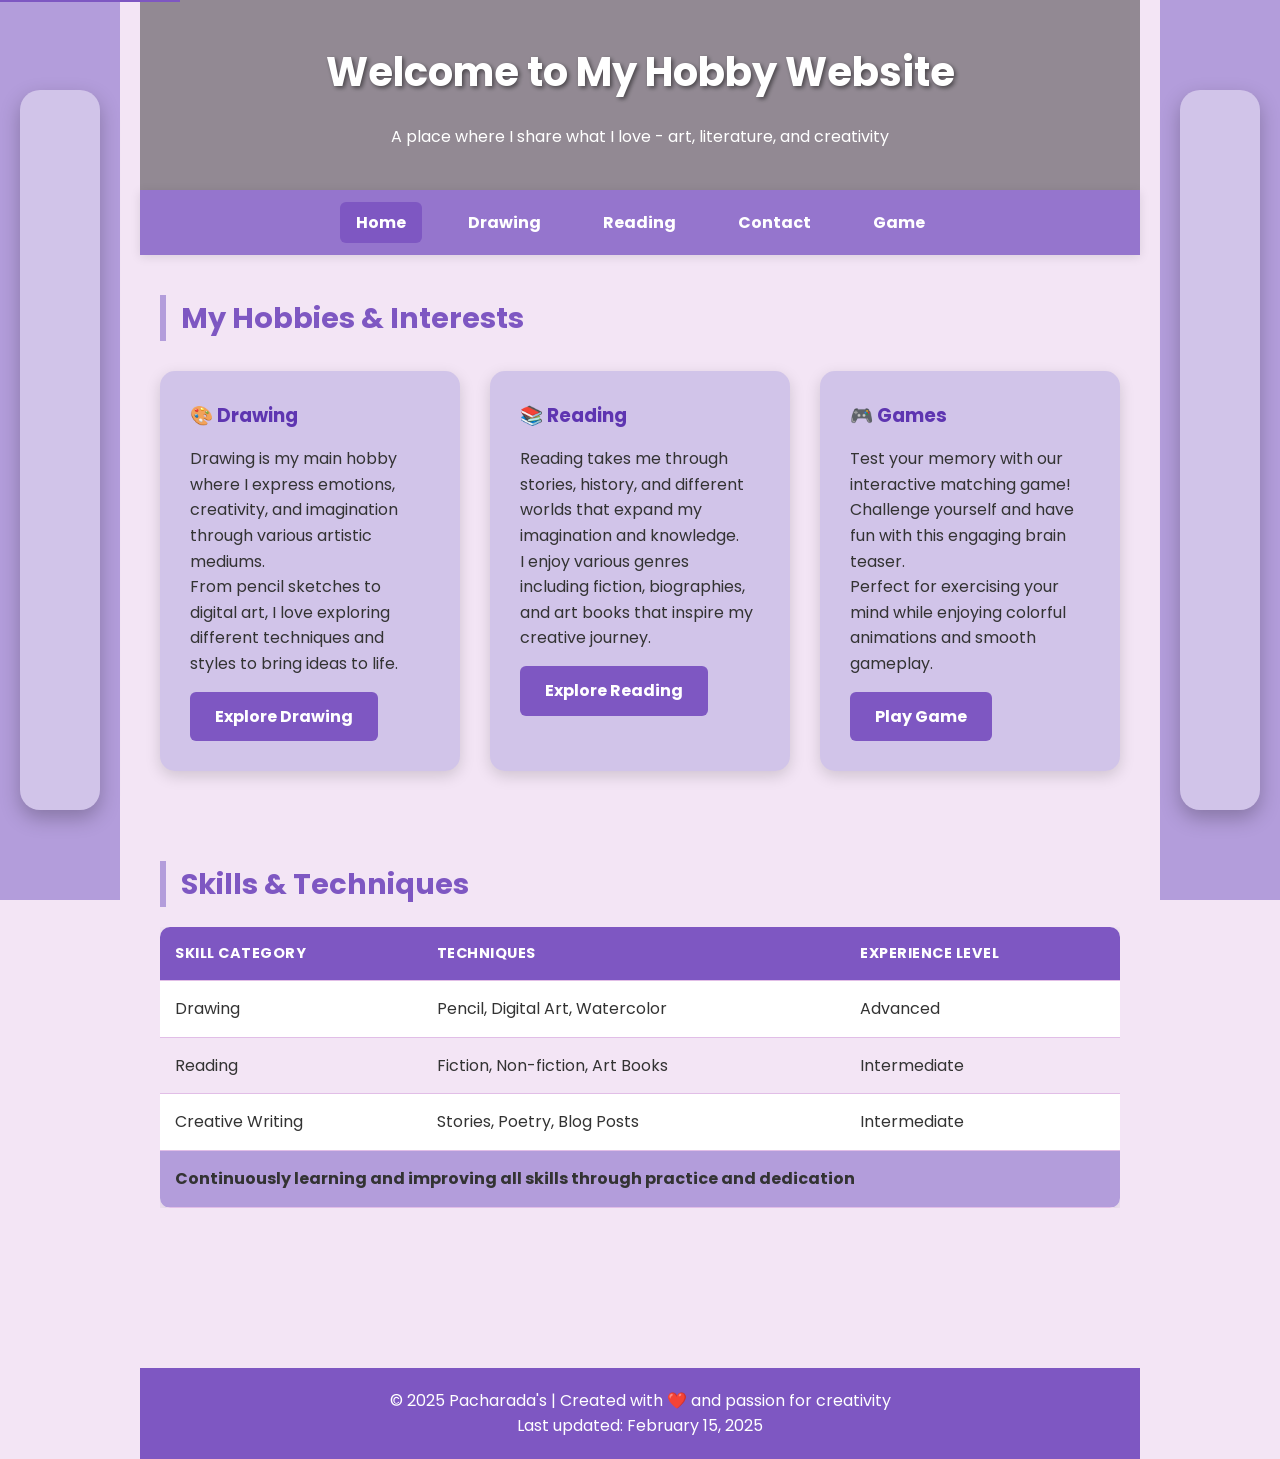
==== index.html @ 02a7f9ed "first commit" ====
<!DOCTYPE html>
<html lang="en">
<head>
    <meta charset="UTF-8">
    <meta name="viewport" content="width=device-width, initial-scale=1.0">
    <meta name="description" content="Pacharada's hobby website featuring drawing, reading, and interactive games">
    <meta name="keywords" content="hobby, drawing, reading, art, creativity, games">
    <meta name="author" content="Pacharada">
    <title>My Hobby Website - Drawing, Reading & Games</title>
    <link rel="stylesheet" href="styles.css">
    <link rel="preconnect" href="https://fonts.googleapis.com">
    <link rel="preconnect" href="https://fonts.gstatic.com" crossorigin>
    <link href="https://fonts.googleapis.com/css2?family=Poppins:wght@300;400;600;700&display=swap" rel="stylesheet">
</head>
<body>

<a href="#main-content" class="skip-link">Skip to main content</a>

<!-- Side Decorations -->
<aside class="side left" aria-hidden="true">
    <div class="decor-box"></div>
</aside>
<aside class="side right" aria-hidden="true">
    <div class="decor-box"></div>
</aside>

<div class="main">
<header role="banner">
    <h1>Welcome to My Hobby Website</h1>
    <p>A place where I share what I love - art, literature, and creativity</p>
</header>

<nav role="navigation" aria-label="Main navigation">
    <a href="index.html" class="active" aria-current="page">Home</a>
    <a href="hobby.html">Drawing</a>
    <a href="hobby2.html">Reading</a>
    <a href="contact.html">Contact</a>
    <a href="game.html">Game</a>
</nav>

<main id="main-content" role="main">
    <section aria-labelledby="hobbies-heading">
        <h2 id="hobbies-heading">My Hobbies & Interests</h2>
        
        <div class="hobby-grid">
            <article class="card">
                <h3>🎨 Drawing</h3>
                <p>Drawing is my main hobby where I express emotions, creativity, and imagination through various artistic mediums.</p>
                <p>From pencil sketches to digital art, I love exploring different techniques and styles to bring ideas to life.</p>
                <a class="btn" href="hobby.html">Explore Drawing</a>
            </article>

            <article class="card">
                <h3>📚 Reading</h3>
                <p>Reading takes me through stories, history, and different worlds that expand my imagination and knowledge.</p>
                <p>I enjoy various genres including fiction, biographies, and art books that inspire my creative journey.</p>
                <a class="btn" href="hobby2.html">Explore Reading</a>
            </article>

            <article class="card">
                <h3>🎮 Games</h3>
                <p>Test your memory with our interactive matching game! Challenge yourself and have fun with this engaging brain teaser.</p>
                <p>Perfect for exercising your mind while enjoying colorful animations and smooth gameplay.</p>
                <a class="btn" href="game.html">Play Game</a>
            </article>
        </div>
    </section>

    <!-- <section aria-labelledby="featured-heading">
        <h2 id="featured-heading">Featured Works</h2>
        
        <div class="multimedia-container">
            <div class="media-item">
                <img src="img7.jpg" alt="Artistic background image with purple and blue tones" loading="lazy">
                <div class="media-caption">
                    <h3>Creative Background</h3>
                    <p>A beautiful blend of colors that inspires creativity and imagination in all my artistic endeavors.</p>
                </div>
            </div>
            
            <div class="media-item">
                <img src="minato.jpg" alt="Character artwork featuring Minato" loading="lazy">
                <div class="media-caption">
                    <h3>Character Art</h3>
                    <p>One of my favorite character designs showcasing attention to detail and emotional expression.</p>
                </div>
            </div>
        </div>
    </section> -->

    <section aria-labelledby="skills-heading">
        <h2 id="skills-heading">Skills & Techniques</h2>
        
        <div class="table-container">
            <table>
                <thead>
                    <tr>
                        <th scope="col">Skill Category</th>
                        <th scope="col">Techniques</th>
                        <th scope="col">Experience Level</th>
                    </tr>
                </thead>
                <tbody>
                    <tr>
                        <td>Drawing</td>
                        <td>Pencil, Digital Art, Watercolor</td>
                        <td>Advanced</td>
                    </tr>
                    <tr>
                        <td>Reading</td>
                        <td>Fiction, Non-fiction, Art Books</td>
                        <td>Intermediate</td>
                    </tr>
                    <tr>
                        <td>Creative Writing</td>
                        <td>Stories, Poetry, Blog Posts</td>
                        <td>Intermediate</td>
                    </tr>
                </tbody>
                <tfoot>
                    <tr>
                        <td colspan="3">Continuously learning and improving all skills through practice and dedication</td>
                    </tr>
                </tfoot>
            </table>
        </div>
    </section>
</main>

<footer role="contentinfo">
    <p>&copy; 2025 Pacharada's | Created with ❤️ and passion for creativity</p>
    <p>Last updated: <time datetime="2025-02-15">February 15, 2025</time></p>
</footer>
</div>

<script src="page-transitions.js"></script>
<script src="game.js"></script>
</body>
</html>
---- styles.css ----
/* ===== RESET & BASE STYLES ===== */
* {
    margin: 0;
    padding: 0;
    box-sizing: border-box;
}

body {
    font-family: "Poppins", sans-serif;
    background: #F3E5F5;
    color: #333;
    line-height: 1.6;
}

/* ===== ACCESSIBILITY ===== */
/* Focus styles for keyboard navigation */
*:focus {
    outline: 3px solid #7E57C2;
    outline-offset: 2px;
}

/* Skip to content link for screen readers */
.skip-link {
    position: absolute;
    top: -40px;
    left: 0;
    background: #7E57C2;
    color: white;
    padding: 8px;
    text-decoration: none;
    z-index: 1000;
}

.skip-link:focus {
    top: 0;
}

/* ===== SIDE DECORATIONS ===== */
.side {
    position: fixed;
    top: 0;
    width: 120px;
    height: 100vh;
    background: #B39DDB;
    display: flex;
    justify-content: center;
    align-items: center;
    z-index: 1;
}

.side.left { left: 0; }
.side.right { right: 0; }

.side .decor-box {
    width: 80px;
    height: 80%;
    background: #D1C4E9;
    border-radius: 20px;
    box-shadow: 0 8px 20px rgba(0,0,0,0.25);
    animation: float 4s ease-in-out infinite;
}

@keyframes float {
    0%, 100% { transform: translateY(0); }
    50% { transform: translateY(-15px); }
}

/* ===== MAIN LAYOUT ===== */
.main {
    margin: 0 140px;
    min-height: 100vh;
}

/* ===== HEADER ===== */
header {
    background: url("img7.jpg") center/cover no-repeat;
    color: white;
    padding: 2.5em 0;
    text-align: center;
    position: relative;
}

header::before {
    content: '';
    position: absolute;
    top: 0;
    left: 0;
    right: 0;
    bottom: 0;
    background: rgba(0,0,0,0.4);
    z-index: 1;
}

header h1, header p {
    position: relative;
    z-index: 2;
}

header h1 {
    font-size: 2.5em;
    margin-bottom: 0.5em;
    text-shadow: 2px 2px 4px rgba(0,0,0,0.5);
}

/* ===== NAVIGATION ===== */
nav {
    background: #9575CD;
    display: flex;
    justify-content: center;
    gap: 30px;
    padding: 12px 0;
    position: sticky;
    top: 0;
    z-index: 100;
    box-shadow: 0 2px 10px rgba(0,0,0,0.1);
}

nav a {
    color: white;
    text-decoration: none;
    font-weight: bold;
    padding: 8px 16px;
    border-radius: 6px;
    transition: all 0.3s ease;
}

nav a:hover, nav a:focus {
    background: rgba(255,255,255,0.2);
    transform: translateY(-2px);
}

nav a.active {
    background: #7E57C2;
}

/* ===== MAIN CONTENT ===== */
main {
    max-width: 1000px;
    margin: 0 auto;
    padding: 40px 20px;
}

section {
    margin-bottom: 60px;
}

/* ===== CARDS ===== */
.card {
    background: #D1C4E9;
    border-radius: 15px;
    padding: 30px;
    margin-bottom: 30px;
    box-shadow: 0 5px 15px rgba(0,0,0,0.15);
    transition: transform 0.35s ease, box-shadow 0.35s ease;
}

.card:hover {
    transform: translateY(-6px);
    box-shadow: 0 12px 28px rgba(94,53,177,0.4);
}

/* ===== BUTTONS ===== */
.btn {
    display: inline-block;
    margin-top: 15px;
    padding: 12px 25px;
    background: #7E57C2;
    color: white;
    text-decoration: none;
    border-radius: 6px;
    font-weight: bold;
    transition: all 0.3s ease;
    border: none;
    cursor: pointer;
    font-size: 1em;
}

.btn:hover, .btn:focus {
    background: #9575CD;
    transform: scale(1.08);
    box-shadow: 0 10px 25px rgba(126,87,194,0.5);
}

/* ===== TABLES ===== */
.table-container {
    overflow-x: auto;
    margin: 20px 0;
}

table {
    width: 100%;
    border-collapse: collapse;
    background: white;
    border-radius: 10px;
    overflow: hidden;
    box-shadow: 0 4px 15px rgba(0,0,0,0.1);
}

thead {
    background: #7E57C2;
    color: white;
}

th, td {
    padding: 15px;
    text-align: left;
    border-bottom: 1px solid #E1BEE7;
}

th {
    font-weight: bold;
    text-transform: uppercase;
    font-size: 0.9em;
    letter-spacing: 0.5px;
}

tbody tr:nth-child(even) {
    background: #F3E5F5;
}

tbody tr:hover {
    background: #E1BEE7;
    transform: scale(1.01);
    transition: all 0.2s ease;
}

tfoot {
    background: #B39DDB;
    font-weight: bold;
}

/* ===== FORMS ===== */
.form-group {
    margin-bottom: 20px;
}

label {
    display: block;
    margin-bottom: 8px;
    font-weight: 600;
    color: #5E35B1;
}

input, textarea, select {
    width: 100%;
    padding: 12px;
    border: 2px solid #E1BEE7;
    border-radius: 8px;
    font-size: 1em;
    transition: all 0.3s ease;
    background: white;
}

input:hover, textarea:hover, select:hover {
    border-color: #B39DDB;
    transform: translateY(-2px);
    box-shadow: 0 4px 12px rgba(94,53,177,0.15);
}

input:focus, textarea:focus, select:focus {
    border-color: #7E57C2;
    box-shadow: 0 0 0 3px rgba(126,87,194,0.1);
}

input:invalid, textarea:invalid {
    border-color: #e74c3c;
}

input:valid, textarea:valid {
    border-color: #27ae60;
}

.error-message {
    color: #e74c3c;
    font-size: 0.9em;
    margin-top: 5px;
    display: none;
}

/* ===== MULTIMEDIA ===== */
.multimedia-container {
    display: grid;
    grid-template-columns: repeat(auto-fit, minmax(300px, 1fr));
    gap: 30px;
    margin: 30px 0;
}

.media-item {
    background: white;
    border-radius: 15px;
    overflow: hidden;
    box-shadow: 0 8px 25px rgba(0,0,0,0.1);
    transition: transform 0.3s ease;
}

.media-item:hover {
    transform: translateY(-8px);
}

.media-item img, .media-item video, .media-item audio {
    width: 100%;
    height: auto;
    display: block;
}

.media-caption {
    padding: 20px;
    background: white;
}

.media-caption h3 {
    color: #7E57C2;
    margin-bottom: 10px;
}

.media-caption p {
    color: #666;
    font-size: 0.95em;
}

/* ===== GAME STYLES ===== */
.game-container {
    background: white;
    border-radius: 15px;
    padding: 30px;
    box-shadow: 0 8px 25px rgba(0,0,0,0.1);
    text-align: center;
}

.game-header {
    display: flex;
    justify-content: space-between;
    align-items: center;
    margin-bottom: 30px;
    flex-wrap: wrap;
    gap: 20px;
}

.game-stats {
    display: flex;
    gap: 30px;
    align-items: center;
}

.stat-item {
    background: #F3E5F5;
    padding: 10px 20px;
    border-radius: 10px;
    font-weight: bold;
    color: #5E35B1;
}

.game-board {
    display: grid;
    grid-template-columns: repeat(4, 1fr);
    gap: 15px;
    max-width: 500px;
    margin: 0 auto 30px;
}

.memory-card {
    aspect-ratio: 1;
    background: linear-gradient(135deg, #7E57C2, #9575CD);
    border-radius: 10px;
    cursor: pointer;
    display: flex;
    align-items: center;
    justify-content: center;
    font-size: 2em;
    color: white;
    transition: all 0.3s ease;
    position: relative;
    transform-style: preserve-3d;
}

.memory-card:hover {
    transform: scale(1.05);
}

.memory-card.flipped {
    transform: rotateY(180deg);
}

.memory-card.matched {
    background: linear-gradient(135deg, #4CAF50, #66BB6A);
    animation: matchPulse 0.6s ease;
}

@keyframes matchPulse {
    0% { transform: scale(1); }
    50% { transform: scale(1.1); }
    100% { transform: scale(1); }
}

.card-front, .card-back {
    position: absolute;
    width: 100%;
    height: 100%;
    display: flex;
    align-items: center;
    justify-content: center;
    backface-visibility: hidden;
    border-radius: 10px;
}

.card-back {
    transform: rotateY(180deg);
    background: white;
    color: #333;
}

.game-controls {
    display: flex;
    gap: 15px;
    justify-content: center;
    flex-wrap: wrap;
}

.game-message {
    margin: 20px 0;
    padding: 15px;
    border-radius: 10px;
    font-weight: bold;
    transition: all 0.3s ease;
}

.game-message.success {
    background: #d4edda;
    color: #155724;
    border: 1px solid #c3e6cb;
}

.game-message.info {
    background: #d1ecf1;
    color: #0c5460;
    border: 1px solid #bee5eb;
}

/* ===== HIGH SCORES ===== */
#high-scores {
    margin-top: 30px;
    text-align: center;
}

#high-scores h3 {
    color: #7E57C2;
    margin-bottom: 20px;
    font-size: 1.5em;
}

.scores-list {
    display: flex;
    flex-direction: column;
    gap: 10px;
    max-width: 400px;
    margin: 0 auto;
}

.score-item {
    display: flex;
    justify-content: space-between;
    align-items: center;
    padding: 12px 15px;
    background: #F3E5F5;
    border-radius: 8px;
    border: 2px solid #E1BEE7;
    transition: all 0.3s ease;
}

.score-item:hover {
    background: #E1BEE7;
    transform: translateY(-2px);
    box-shadow: 0 4px 12px rgba(94,53,177,0.15);
}

.score-item:first-child {
    background: linear-gradient(135deg, #FFD700, #FFA500);
    color: white;
    border-color: #FFD700;
    font-weight: bold;
}

.score-item:nth-child(2) {
    background: linear-gradient(135deg, #C0C0C0, #808080);
    color: white;
    border-color: #C0C0C0;
    font-weight: bold;
}

.score-item:nth-child(3) {
    background: linear-gradient(135deg, #CD7F32, #8B4513);
    color: white;
    border-color: #CD7F32;
    font-weight: bold;
}

.rank {
    font-weight: bold;
    min-width: 30px;
    color: #7E57C2;
}

.score-item:first-child .rank,
.score-item:nth-child(2) .rank,
.score-item:nth-child(3) .rank {
    color: white;
}

.score-details {
    flex: 1;
    text-align: center;
    font-weight: 600;
}

.score-date {
    font-size: 0.85em;
    color: #666;
    min-width: 80px;
    text-align: right;
}

.score-item:first-child .score-date,
.score-item:nth-child(2) .score-date,
.score-item:nth-child(3) .score-date {
    color: rgba(255,255,255,0.8);
}

/* ===== GRID LAYOUTS ===== */
.contact-grid {
    display: grid;
    grid-template-columns: repeat(auto-fit, minmax(280px, 1fr));
    gap: 25px;
}

.hobby-grid {
    display: grid;
    grid-template-columns: repeat(auto-fit, minmax(250px, 1fr));
    gap: 30px;
    margin: 30px 0;
}

/* ===== FOOTER ===== */
footer {
    background: #7E57C2;
    color: white;
    text-align: center;
    padding: 20px;
    margin-top: 60px;
}

/* ===== RESPONSIVE DESIGN ===== */
@media (max-width: 768px) {
    .side {
        width: 60px;
    }
    
    .side .decor-box {
        width: 40px;
    }
    
    .main {
        margin: 0 80px;
    }
    
    header h1 {
        font-size: 2em;
    }
    
    nav {
        flex-wrap: wrap;
        gap: 10px;
        padding: 10px;
    }
    
    nav a {
        padding: 6px 12px;
        font-size: 0.9em;
    }
    
    .game-board {
        grid-template-columns: repeat(3, 1fr);
        gap: 10px;
        max-width: 350px;
    }
    
    .memory-card {
        font-size: 1.5em;
    }
    
    .game-header {
        justify-content: center;
        text-align: center;
    }
    
    .game-stats {
        flex-direction: column;
        gap: 10px;
    }
    
    .scores-list {
        max-width: 280px;
    }
    
    .score-item {
        padding: 10px 12px;
        font-size: 0.9em;
    }
    
    .score-date {
        display: none;
    }
}

@media (max-width: 480px) {
    .side {
        display: none;
    }
    
    .main {
        margin: 0;
    }
    
    header {
        padding: 1.5em 0;
    }
    
    header h1 {
        font-size: 1.5em;
    }
    
    main {
        padding: 20px 15px;
    }
    
    .card {
        padding: 20px;
    }
    
    .game-board {
        grid-template-columns: repeat(3, 1fr);
        gap: 8px;
        max-width: 280px;
    }
    
    .memory-card {
        font-size: 1.2em;
    }
    
    .multimedia-container {
        grid-template-columns: 1fr;
    }
}

/* ===== SOCIAL LINKS ===== */
.social-link {
    display: inline-block;
    margin-left: 6px;
    color: #5E35B1;
    font-weight: 600;
    text-decoration: none;
    transition: all 0.3s ease;
}

.social-link:hover, .social-link:focus {
    color: #311B92;
    transform: scale(1.08);
    text-decoration: underline;
}

/* ===== HEADINGS ===== */
h2 {
    color: #7E57C2;
    border-left: 6px solid #B39DDB;
    padding-left: 15px;
    margin-bottom: 20px;
    font-size: 1.8em;
}

h3 {
    color: #5E35B1;
    margin-bottom: 15px;
}

/* ===== UTILITY CLASSES ===== */
.text-center { text-align: center; }
.text-left { text-align: left; }
.text-right { text-align: right; }

.mb-20 { margin-bottom: 20px; }
.mb-30 { margin-bottom: 30px; }
.mt-20 { margin-top: 20px; }
.mt-30 { margin-top: 30px; }

.hidden { display: none; }
.visible { display: block; }

/* ===== ANIMATIONS ===== */
@keyframes fadeIn {
    from { opacity: 0; transform: translateY(20px); }
    to { opacity: 1; transform: translateY(0); }
}

@keyframes pageFadeIn {
    from { opacity: 0; }
    to { opacity: 1; }
}

@keyframes slideInFromLeft {
    from { opacity: 0; transform: translateX(-30px); }
    to { opacity: 1; transform: translateX(0); }
}

@keyframes slideInFromRight {
    from { opacity: 0; transform: translateX(30px); }
    to { opacity: 1; transform: translateX(0); }
}

@keyframes slideInFromTop {
    from { opacity: 0; transform: translateY(-30px); }
    to { opacity: 1; transform: translateY(0); }
}

@keyframes slideInFromBottom {
    from { opacity: 0; transform: translateY(30px); }
    to { opacity: 1; transform: translateY(0); }
}

/* Page transition animations */
.page-transition {
    animation: pageFadeIn 0.6s ease-in-out;
}

.fade-in {
    animation: fadeIn 0.6s ease forwards;
}

.slide-in-left {
    animation: slideInFromLeft 0.8s ease forwards;
}

.slide-in-right {
    animation: slideInFromRight 0.8s ease forwards;
}

.slide-in-top {
    animation: slideInFromTop 0.8s ease forwards;
}

.slide-in-bottom {
    animation: slideInFromBottom 0.8s ease forwards;
}

/* Staggered animations for multiple elements */
.stagger-animation > * {
    opacity: 0;
    animation: fadeIn 0.6s ease forwards;
}

.stagger-animation > *:nth-child(1) { animation-delay: 0.1s; }
.stagger-animation > *:nth-child(2) { animation-delay: 0.2s; }
.stagger-animation > *:nth-child(3) { animation-delay: 0.3s; }
.stagger-animation > *:nth-child(4) { animation-delay: 0.4s; }
.stagger-animation > *:nth-child(5) { animation-delay: 0.5s; }
.stagger-animation > *:nth-child(6) { animation-delay: 0.6s; }

/* Page content animations on load */
main {
    animation: slideInFromBottom 0.8s ease-out;
}

.card {
    animation: slideInFromTop 0.8s ease-out;
    animation-fill-mode: both;
}

.card:nth-child(1) { animation-delay: 0.1s; }
.card:nth-child(2) { animation-delay: 0.2s; }
.card:nth-child(3) { animation-delay: 0.3s; }
.card:nth-child(4) { animation-delay: 0.4s; }
.card:nth-child(5) { animation-delay: 0.5s; }
.card:nth-child(6) { animation-delay: 0.6s; }

/* Navigation animation */
nav {
    animation: slideInFromTop 0.6s ease-out;
}

/* Header animation */
header {
    animation: slideInFromTop 0.8s ease-out;
}

/* Footer animation */
footer {
    animation: slideInFromBottom 0.6s ease-out;
    animation-delay: 0.3s;
    animation-fill-mode: both;
}

/* Smooth transitions for all interactive elements */
a, button, .btn, input, textarea, select {
    transition: all 0.3s ease;
}

/* Enhanced hover animations */
.card:hover {
    animation: none; /* Disable animation on hover to prevent conflicts */
    transform: translateY(-6px);
    box-shadow: 0 12px 28px rgba(94,53,177,0.4);
}

/* Loading state animation */
.loading {
    opacity: 0.6;
    pointer-events: none;
    transition: opacity 0.3s ease;
}

/* Page exit animation (for future use with JavaScript) */
.page-exit {
    animation: pageFadeOut 0.4s ease-in forwards;
}

@keyframes pageFadeOut {
    from { opacity: 1; }
    to { opacity: 0; }
}

/* ===== PRINT STYLES ===== */
@media print {
    .side {
        display: none;
    }
    
    .main {
        margin: 0;
    }
    
    nav {
        position: static;
    }
    
    .game-container {
        break-inside: avoid;
    }
}
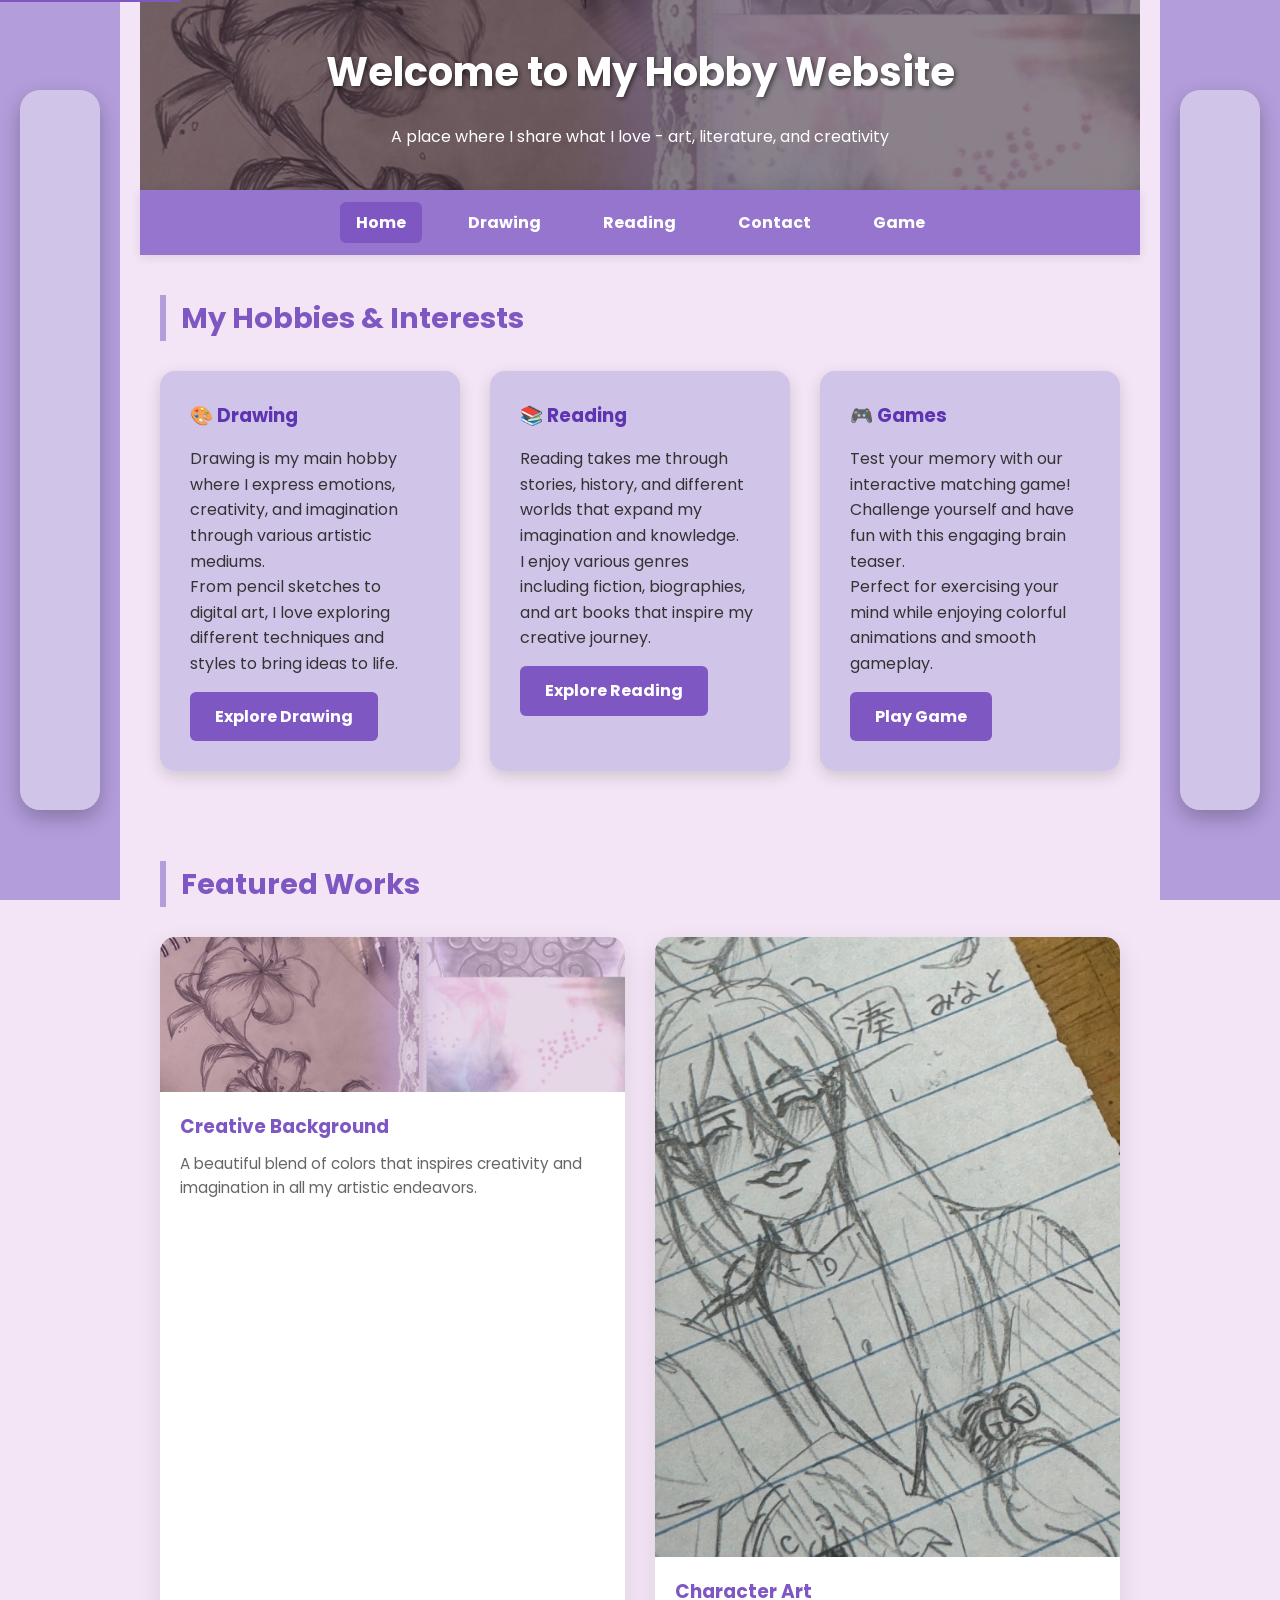
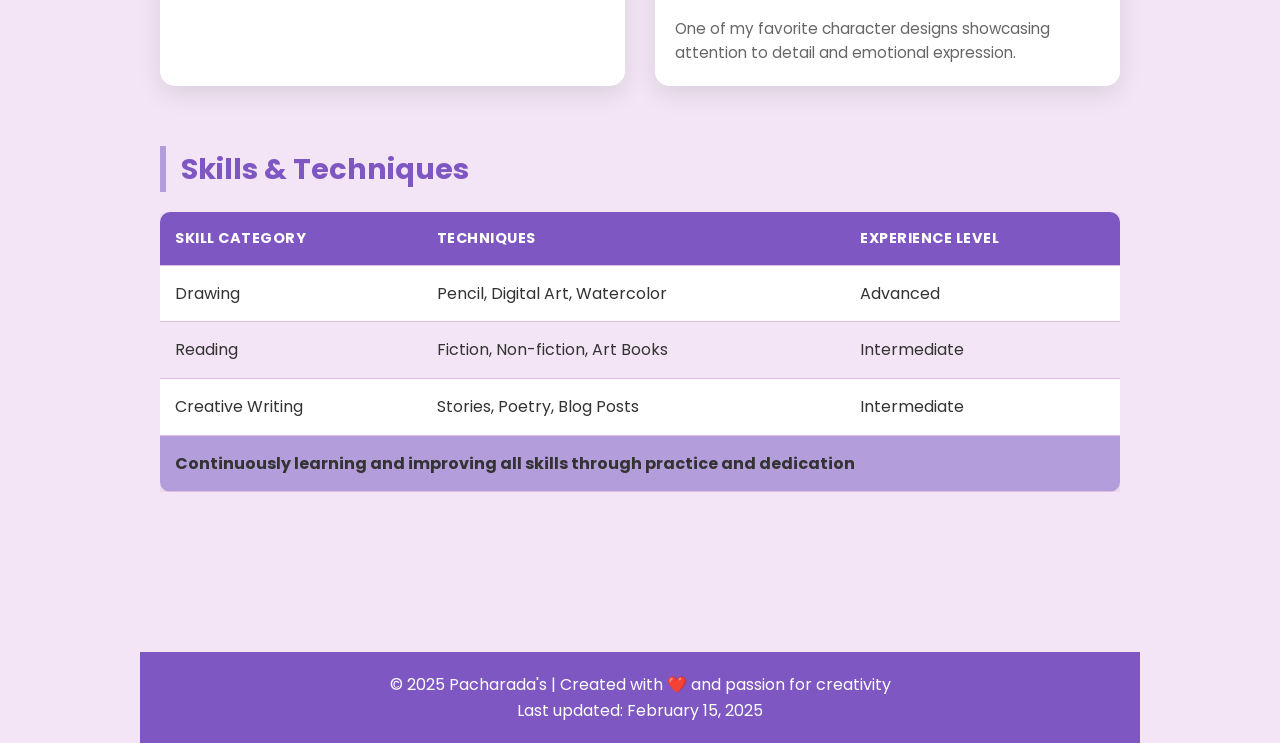
==== commit b3ea762f: "first commit" ====
--- a/index.html
+++ b/index.html
@@ -12,7 +12,7 @@
     <link rel="preconnect" href="https://fonts.gstatic.com" crossorigin>
     <link href="https://fonts.googleapis.com/css2?family=Poppins:wght@300;400;600;700&display=swap" rel="stylesheet">
 </head>
-<body>
+<body class="page-fade">
 
 <a href="#main-content" class="skip-link">Skip to main content</a>
 
@@ -66,7 +66,7 @@
         </div>
     </section>
 
-    <!-- <section aria-labelledby="featured-heading">
+    <section aria-labelledby="featured-heading">
         <h2 id="featured-heading">Featured Works</h2>
         
         <div class="multimedia-container">
@@ -86,7 +86,7 @@
                 </div>
             </div>
         </div>
-    </section> -->
+    </section>
 
     <section aria-labelledby="skills-heading">
         <h2 id="skills-heading">Skills & Techniques</h2>
@@ -130,10 +130,6 @@
 <footer role="contentinfo">
     <p>&copy; 2025 Pacharada's | Created with ❤️ and passion for creativity</p>
     <p>Last updated: <time datetime="2025-02-15">February 15, 2025</time></p>
-</footer>
-</div>
-
-<script src="page-transitions.js"></script>
 <script src="game.js"></script>
 </body>
 </html>
--- a/styles.css
+++ b/styles.css
@@ -705,125 +705,13 @@
     to { opacity: 1; }
 }
 
-@keyframes slideInFromLeft {
-    from { opacity: 0; transform: translateX(-30px); }
-    to { opacity: 1; transform: translateX(0); }
-}
-
-@keyframes slideInFromRight {
-    from { opacity: 0; transform: translateX(30px); }
-    to { opacity: 1; transform: translateX(0); }
-}
-
-@keyframes slideInFromTop {
-    from { opacity: 0; transform: translateY(-30px); }
-    to { opacity: 1; transform: translateY(0); }
-}
-
-@keyframes slideInFromBottom {
-    from { opacity: 0; transform: translateY(30px); }
-    to { opacity: 1; transform: translateY(0); }
-}
-
-/* Page transition animations */
-.page-transition {
-    animation: pageFadeIn 0.6s ease-in-out;
+/* Page fade animation */
+.page-fade {
+    animation: pageFadeIn 0.8s ease-in-out;
 }
 
 .fade-in {
     animation: fadeIn 0.6s ease forwards;
-}
-
-.slide-in-left {
-    animation: slideInFromLeft 0.8s ease forwards;
-}
-
-.slide-in-right {
-    animation: slideInFromRight 0.8s ease forwards;
-}
-
-.slide-in-top {
-    animation: slideInFromTop 0.8s ease forwards;
-}
-
-.slide-in-bottom {
-    animation: slideInFromBottom 0.8s ease forwards;
-}
-
-/* Staggered animations for multiple elements */
-.stagger-animation > * {
-    opacity: 0;
-    animation: fadeIn 0.6s ease forwards;
-}
-
-.stagger-animation > *:nth-child(1) { animation-delay: 0.1s; }
-.stagger-animation > *:nth-child(2) { animation-delay: 0.2s; }
-.stagger-animation > *:nth-child(3) { animation-delay: 0.3s; }
-.stagger-animation > *:nth-child(4) { animation-delay: 0.4s; }
-.stagger-animation > *:nth-child(5) { animation-delay: 0.5s; }
-.stagger-animation > *:nth-child(6) { animation-delay: 0.6s; }
-
-/* Page content animations on load */
-main {
-    animation: slideInFromBottom 0.8s ease-out;
-}
-
-.card {
-    animation: slideInFromTop 0.8s ease-out;
-    animation-fill-mode: both;
-}
-
-.card:nth-child(1) { animation-delay: 0.1s; }
-.card:nth-child(2) { animation-delay: 0.2s; }
-.card:nth-child(3) { animation-delay: 0.3s; }
-.card:nth-child(4) { animation-delay: 0.4s; }
-.card:nth-child(5) { animation-delay: 0.5s; }
-.card:nth-child(6) { animation-delay: 0.6s; }
-
-/* Navigation animation */
-nav {
-    animation: slideInFromTop 0.6s ease-out;
-}
-
-/* Header animation */
-header {
-    animation: slideInFromTop 0.8s ease-out;
-}
-
-/* Footer animation */
-footer {
-    animation: slideInFromBottom 0.6s ease-out;
-    animation-delay: 0.3s;
-    animation-fill-mode: both;
-}
-
-/* Smooth transitions for all interactive elements */
-a, button, .btn, input, textarea, select {
-    transition: all 0.3s ease;
-}
-
-/* Enhanced hover animations */
-.card:hover {
-    animation: none; /* Disable animation on hover to prevent conflicts */
-    transform: translateY(-6px);
-    box-shadow: 0 12px 28px rgba(94,53,177,0.4);
-}
-
-/* Loading state animation */
-.loading {
-    opacity: 0.6;
-    pointer-events: none;
-    transition: opacity 0.3s ease;
-}
-
-/* Page exit animation (for future use with JavaScript) */
-.page-exit {
-    animation: pageFadeOut 0.4s ease-in forwards;
-}
-
-@keyframes pageFadeOut {
-    from { opacity: 1; }
-    to { opacity: 0; }
 }
 
 /* ===== PRINT STYLES ===== */
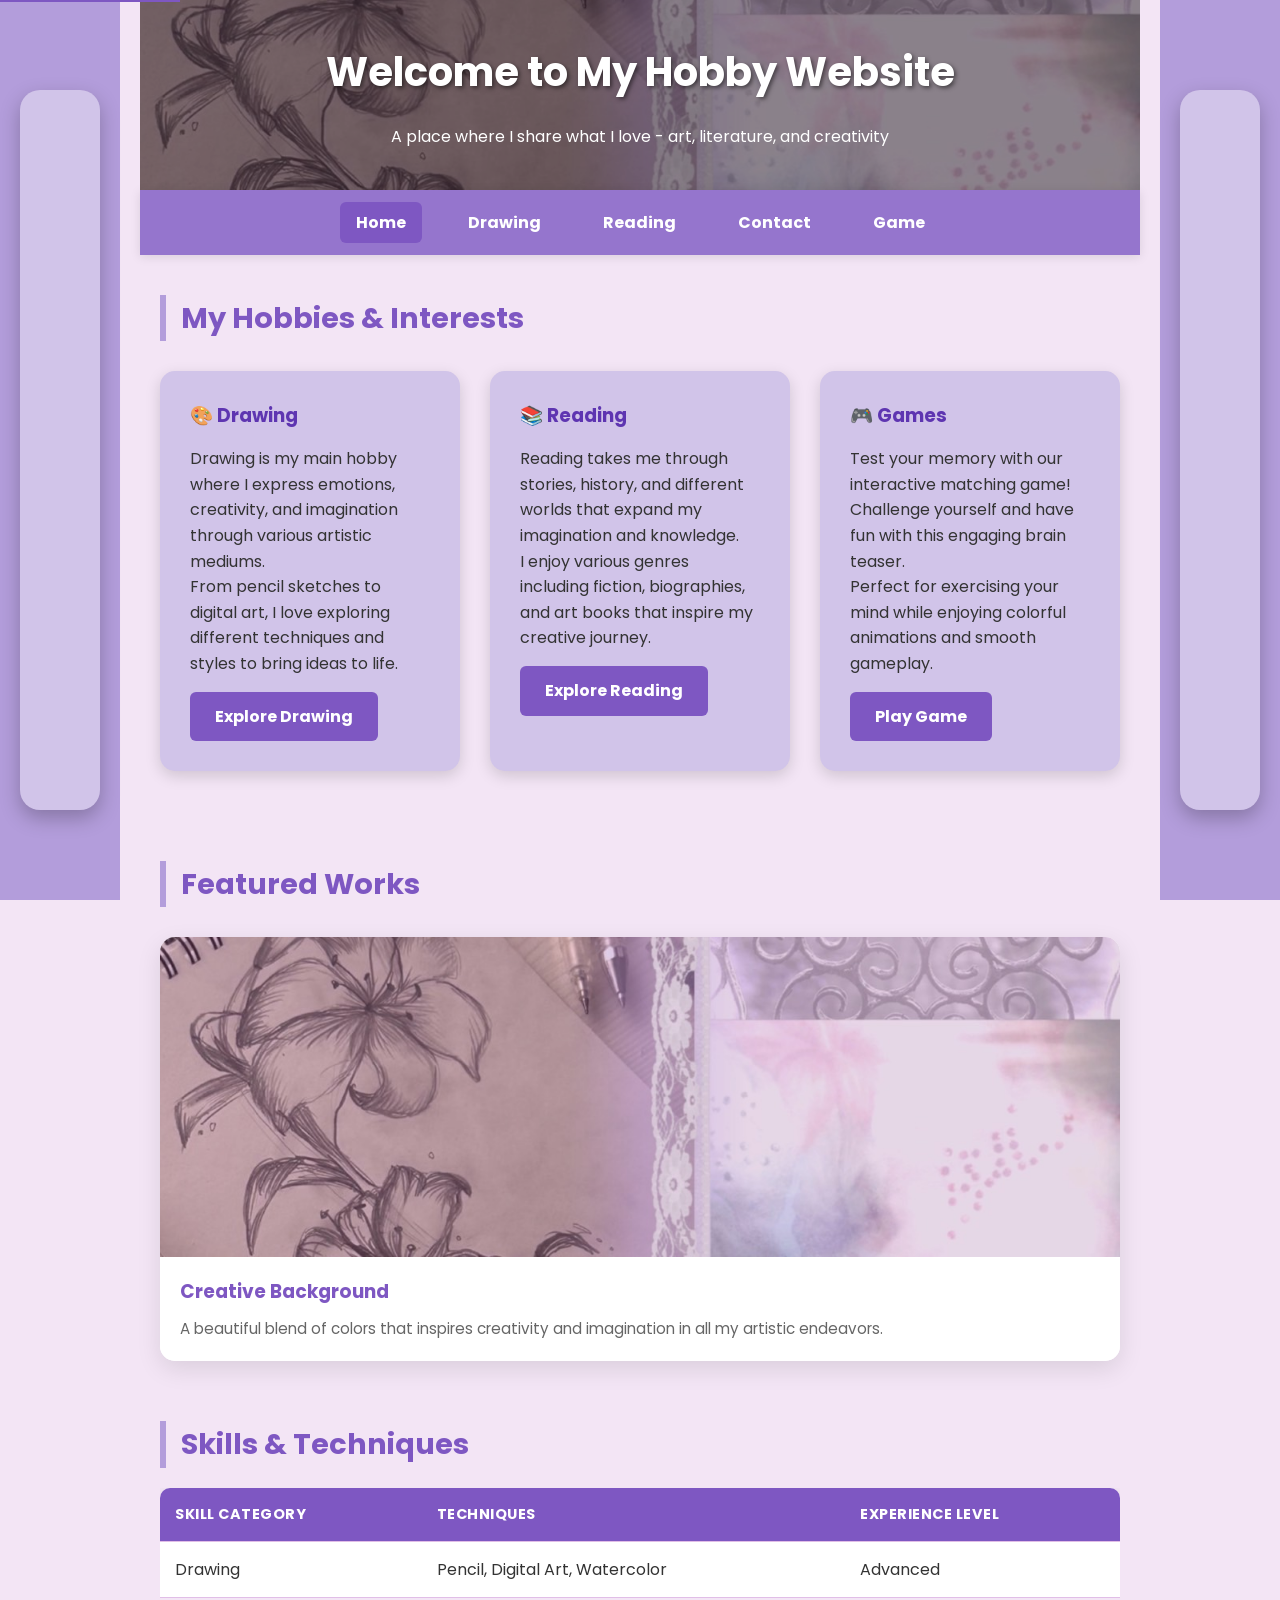
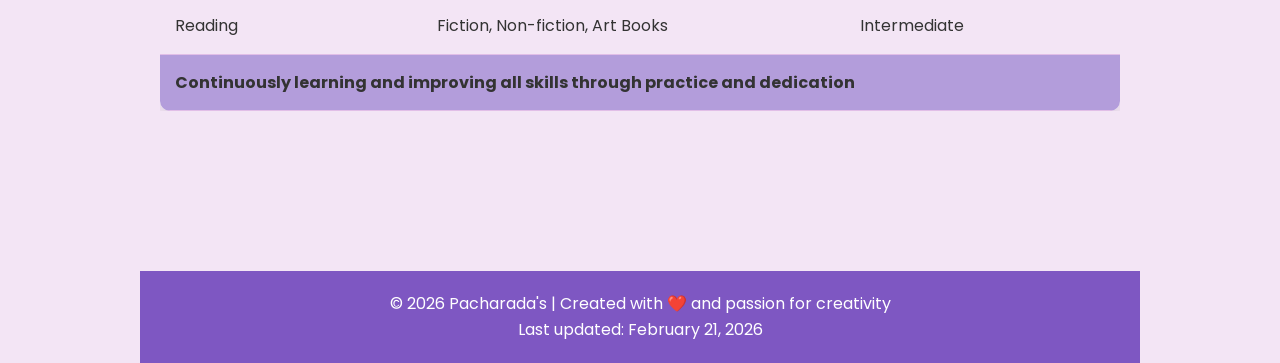
==== commit 6c7b213b: "fix from comment" ====
--- a/index.html
+++ b/index.html
@@ -78,13 +78,6 @@
                 </div>
             </div>
             
-            <div class="media-item">
-                <img src="minato.jpg" alt="Character artwork featuring Minato" loading="lazy">
-                <div class="media-caption">
-                    <h3>Character Art</h3>
-                    <p>One of my favorite character designs showcasing attention to detail and emotional expression.</p>
-                </div>
-            </div>
         </div>
     </section>
 
@@ -111,11 +104,6 @@
                         <td>Fiction, Non-fiction, Art Books</td>
                         <td>Intermediate</td>
                     </tr>
-                    <tr>
-                        <td>Creative Writing</td>
-                        <td>Stories, Poetry, Blog Posts</td>
-                        <td>Intermediate</td>
-                    </tr>
                 </tbody>
                 <tfoot>
                     <tr>
@@ -128,8 +116,8 @@
 </main>
 
 <footer role="contentinfo">
-    <p>&copy; 2025 Pacharada's | Created with ❤️ and passion for creativity</p>
-    <p>Last updated: <time datetime="2025-02-15">February 15, 2025</time></p>
+    <p>&copy; 2026 Pacharada's | Created with ❤️ and passion for creativity</p>
+    <p>Last updated: <time datetime="2026-02-21">February 21, 2026</time></p>
 <script src="game.js"></script>
 </body>
 </html>
--- a/styles.css
+++ b/styles.css
@@ -539,6 +539,121 @@
     margin: 30px 0;
 }
 
+/* ===== GAME INSTRUCTIONS ===== */
+.game-instructions {
+    background: #F3E5F5;
+    border-radius: 10px;
+    padding: 20px;
+    margin-top: 20px;
+    text-align: left;
+}
+
+.game-instructions h3 {
+    color: #7E57C2;
+    margin-bottom: 10px;
+}
+
+.game-instructions ul {
+    padding-left: 20px;
+}
+
+.game-instructions li {
+    margin-bottom: 6px;
+    color: #555;
+}
+
+/* ===== GAME BANNER (floating emojis) ===== */
+.game-banner {
+    display: flex;
+    justify-content: center;
+    gap: 20px;
+    padding: 20px 0 10px;
+    flex-wrap: wrap;
+}
+
+.float-emoji {
+    font-size: 2em;
+    display: inline-block;
+    animation: floatEmoji 3s ease-in-out infinite;
+}
+
+@keyframes floatEmoji {
+    0%, 100% { transform: translateY(0) rotate(0deg); }
+    50% { transform: translateY(-18px) rotate(10deg); }
+}
+
+/* ===== TIC-TAC-TOE GAME ===== */
+.ttt-area {
+    text-align: center;
+}
+
+.ttt-status {
+    font-size: 1.3em;
+    font-weight: bold;
+    color: #5E35B1;
+    margin-bottom: 20px;
+    padding: 12px;
+    background: #EDE7F6;
+    border-radius: 10px;
+}
+
+.ttt-stats {
+    display: flex;
+    gap: 20px;
+    justify-content: center;
+    margin-bottom: 20px;
+    flex-wrap: wrap;
+}
+
+.ttt-board {
+    display: grid;
+    grid-template-columns: repeat(3, 1fr);
+    gap: 10px;
+    max-width: 300px;
+    margin: 0 auto 20px;
+}
+
+.ttt-cell {
+    aspect-ratio: 1;
+    background: #F3E5F5;
+    border: 3px solid #B39DDB;
+    border-radius: 12px;
+    font-size: 2.2em;
+    cursor: pointer;
+    transition: all 0.2s ease;
+    display: flex;
+    align-items: center;
+    justify-content: center;
+}
+
+.ttt-cell:hover:not(:disabled) {
+    background: #D1C4E9;
+    transform: scale(1.05);
+}
+
+.ttt-cell:disabled {
+    cursor: default;
+}
+
+.ttt-cell.x {
+    color: #7E57C2;
+}
+
+.ttt-cell.o {
+    color: #E91E63;
+}
+
+.ttt-cell.winner {
+    background: linear-gradient(135deg, #FFD700, #FFA500);
+    border-color: #FFD700;
+    animation: winPulse 0.6s ease infinite alternate;
+}
+
+@keyframes winPulse {
+    from { transform: scale(1); }
+    to { transform: scale(1.08); }
+}
+
 /* ===== FOOTER ===== */
 footer {
     background: #7E57C2;
